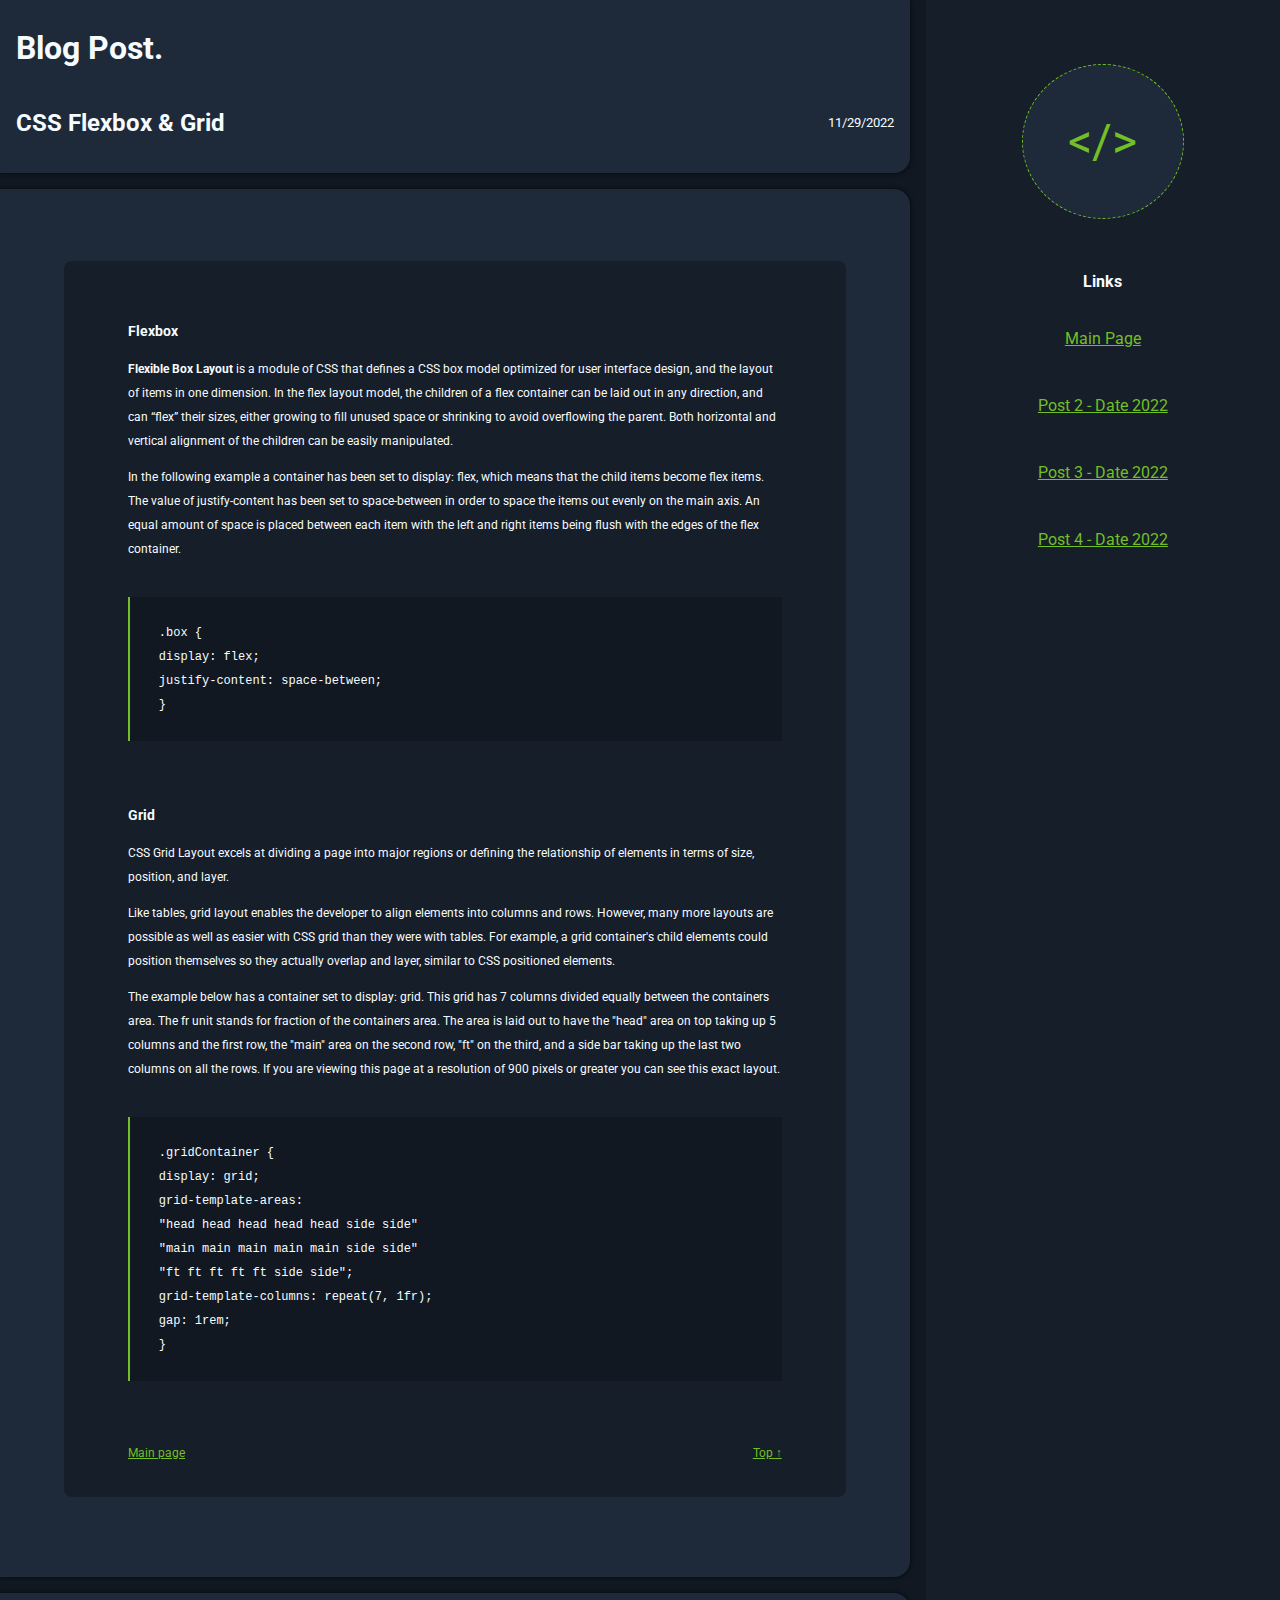
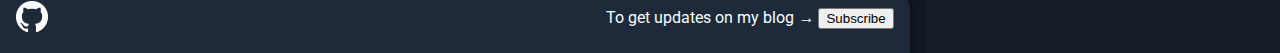
==== posts/flexboxGrid.html @ 0d8f84ce "Merge branch 'master' of https://github.com/ShawnO86/Blog" ====
<!DOCTYPE html>
<html lang="en">

<head>
    <meta charset="UTF-8">
    <meta http-equiv="X-UA-Compatible" content="IE=edge">
    <meta name="viewport" content="width=device-width, initial-scale=1.0">
    <link href="../styles/mainStyles.css" rel="stylesheet">
    <link rel="preconnect" href="https://fonts.googleapis.com">
    <link rel="preconnect" href="https://fonts.gstatic.com" crossorigin>
    <title>Blog: CSS Flexbox & Grid</title>
</head>

<body>

    <body>
        <main class="mainLayoutContainer" id="top">

            <header class="header">
                <h1>Blog Post.</h1>
                <div class="blogHead">
                    <h2>CSS Flexbox & Grid</h2>
                    <sub>11/29/2022</sub>
                </div>
            </header>

            <section class="mainContent">
                <div class="blogViewBox">
                    <div class="boxContent">
                        <div class="boxDesc">
                            <h3>Flexbox</h3>
                            <p><strong>Flexible Box Layout</strong> is a module of CSS that defines a CSS box model
                                optimized for user interface design, and the layout of items in one dimension. In the
                                flex layout model, the children of a flex container can be laid out in any direction,
                                and can “flex” their sizes, either growing to fill unused space or shrinking to avoid
                                overflowing the parent. Both horizontal and vertical alignment of the children can be
                                easily manipulated.</p>

                            <p>In the following example a container has been set to display: flex, which means that the
                                child items become flex items. The value of justify-content has been set to
                                space-between in order to space the items out evenly on the main axis. An equal amount
                                of space is placed between each item with the left and right items being flush with the
                                edges of the flex container.</p>
                            <pre>
                                <code>
    .box {
    display: flex;
    justify-content: space-between;
    }
                                </code>
                            </pre>
                            <h3>Grid</h3>
                            <p>CSS Grid Layout excels at dividing a page into major regions or defining the relationship
                                of elements in terms of size, position, and layer.</p>
                            <p>Like tables, grid layout enables the developer to align elements into columns and rows.
                                However, many more layouts are possible as well as easier with CSS grid than they were
                                with tables. For example, a grid container's child elements could position themselves so
                                they actually overlap and layer, similar to CSS positioned elements.</p>
                            <p>The example below has a container set to display: grid. This grid has 7 columns divided
                                equally between the containers area. The fr unit stands for fraction of the containers
                                area. The area is laid out to have the "head" area on top taking up 5 columns and the
                                first row, the "main" area on the second row, "ft" on the third, and a side bar taking
                                up the last two columns on all the rows. If you are viewing this page at a resolution of
                                900 pixels or greater you can see this exact layout.</p>
                            <pre>
                                <code>
    .gridContainer {
    display: grid;
    grid-template-areas:
    "head head head head head side side"
    "main main main main main side side"
    "ft ft ft ft ft side side";
    grid-template-columns: repeat(7, 1fr);
    gap: 1rem;
    }
                                </code>
                            </pre>
                            <div class="boxNav">
                                <a href="../index.html">Main page</a>
                                <a href="#top">Top &uarr;</a>
                            </div>
                        </div>
                    </div>

                </div>

            </section>

            <section class="sideBar">
                <div class="circle"></div>
                <h4>Links</h4>
                <div class="timeContainer">
                    <p><a href="../index.html">Main Page</a></p>
                    <p><a href="">Post 2 - Date 2022</a></p>
                    <p><a href="">Post 3 - Date 2022</a></p>
                    <p><a href="">Post 4 - Date 2022</a></p>
                </div>
            </section>

            <footer class="footer">
                <div class="iconHolder"><img src="../images/GitHub-Mark-Light-32px.png"></div>
                <div class="subMsg">To get updates on my blog &rarr; <button id="subButton">Subscribe</button>
                </div>
            </footer>

        </main>

    </body>

</html>
---- styles/mainStyles.css ----
@import url(https://fonts.googleapis.com/css2?family=Roboto:wght@300;400;700;900&display=swap);
@import "./layout.css";
@import "./postsStyle/postStyle.css";

/* Defining colors to use as variables */
:root {
    --main-color: #1E2A3A;
    --second-color: #161E29;
    --third-color: #73BF27;
    --font-color: #F6FCFF;
    --main-background: #111822;
}

body {
    margin: 0;
    padding: 0;
    font-family: "Roboto", sans-serif;
    background-color: var(--main-background);
}

a {
    color: var(--third-color);
}

a:hover {
    color: var(--font-color);
}

/* Media queries for responsiveness */
@media screen and (max-width: 1450px) {
    .header {
        border-radius: 0 0 1rem 0;
    }

    .mainContent {
        border-radius: 0 1rem 1rem 0;
    }

    .footer {
        border-radius: 0 1rem 0 0;
    }
}

@media screen and (max-width: 900px) {
    .mainLayoutContainer {
        grid-template-areas:
            "head head head head head head head"
            "side side side side side side side"
            "main main main main main main main"
            "ft ft ft ft ft ft ft";
        gap: 0.5rem;
        grid-template-columns: 1fr;
    }

    .header,
    .mainContent,
    .footer {
        border-radius: 0;
    }

    .sideBar {
        text-align: left;
    }

    .aboutContainer {
        display: flex;
        gap: 1rem;
    }

    .timeContainer {
        flex-direction: row;
        flex-wrap: wrap;
        column-gap: 1rem;
    }

    .circle {
        width: 2rem;
        height: 2rem;
        padding: 0.5rem;
        margin: 3rem 1rem;
        font-size: 1.5rem;
    }

    .previewContainer {
        grid-template-columns: repeat(auto-fill, minmax(18rem, 1fr));
        padding: 2rem 1rem 0 1rem;
    }
}

@media screen and (max-width: 475px) {
    .aboutContainer {
        gap: 0;
    }

    .circle {
        width: 0;
        height: 0;
        padding: 0;
        margin: 0;
        border: none;
    }

    .circle::after {
        content: "";
    }

    .previewContainer {
        grid-template-columns: repeat(auto-fill, minmax(15rem, 1fr));
        gap: 0.5rem;
        padding: 1rem 0.5rem;
    }

    .blogViewBox {
        padding: 2rem;
        margin: 0;
    }
}
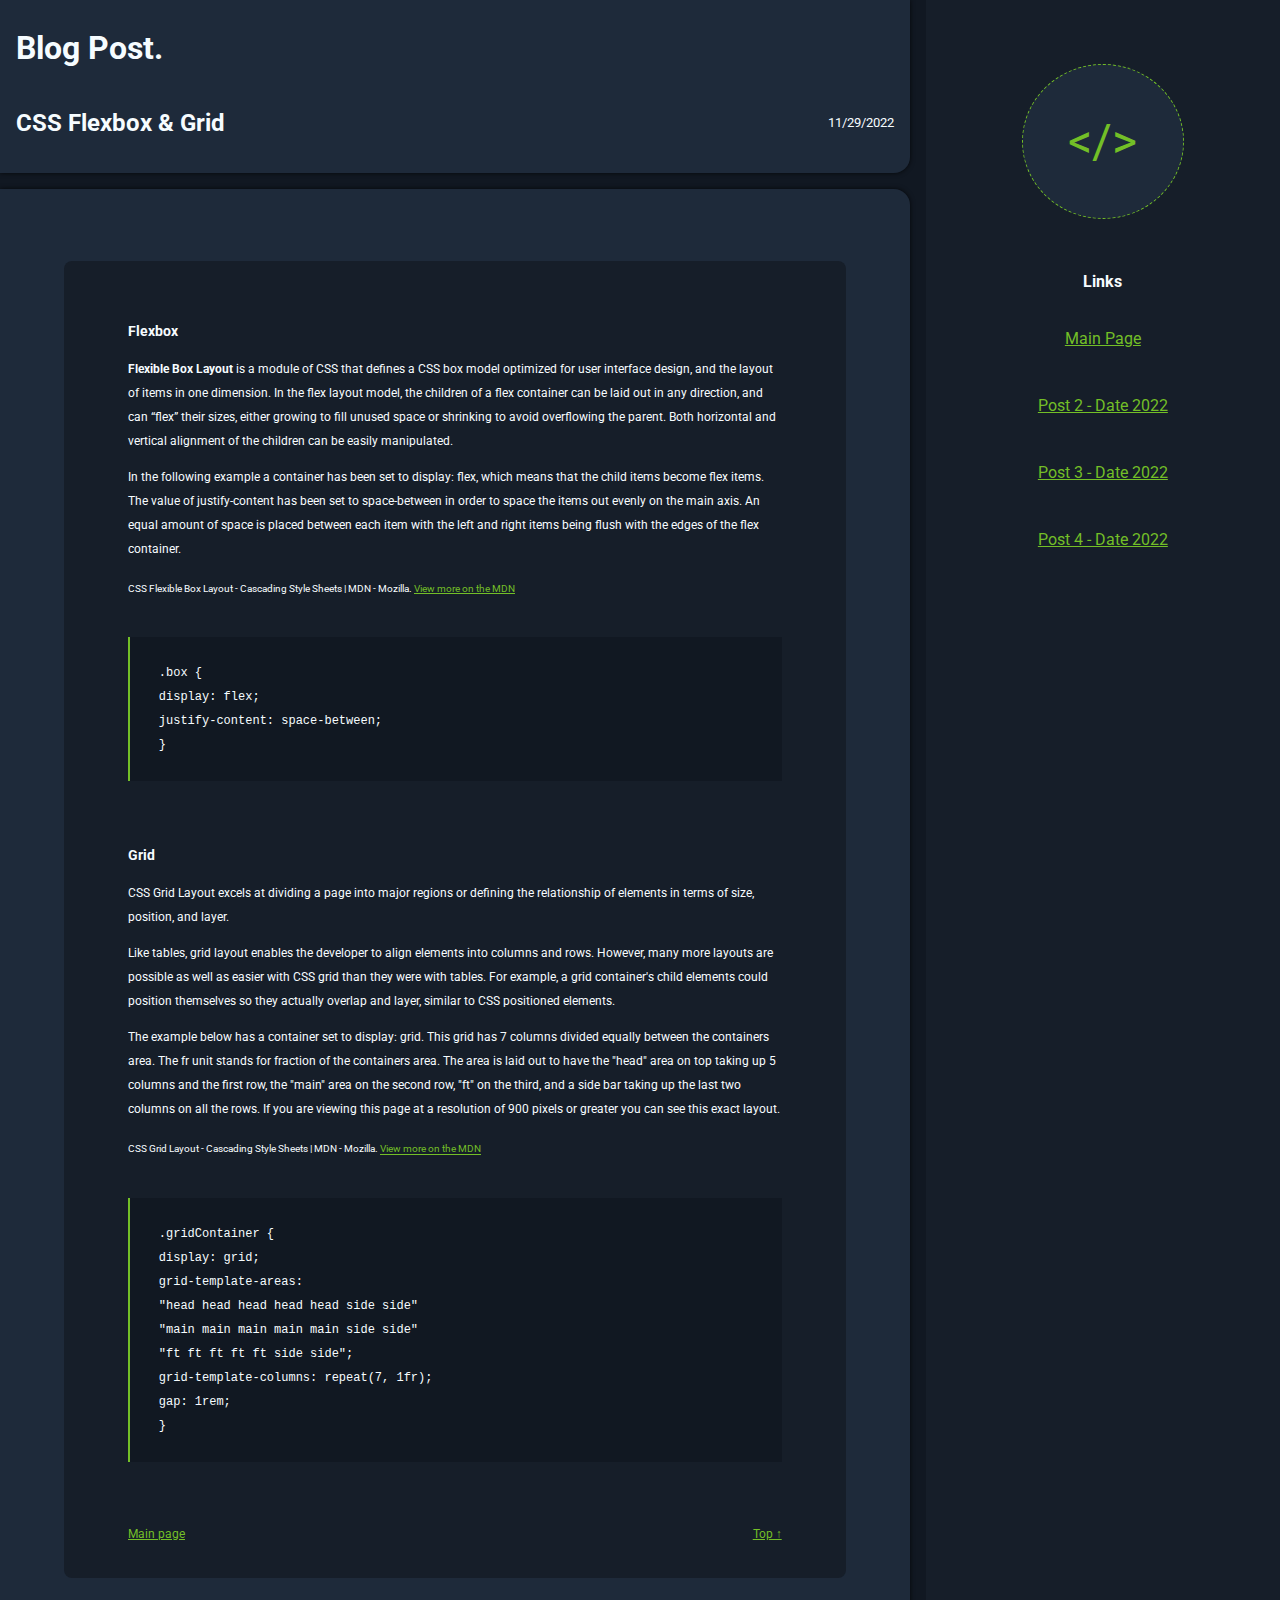
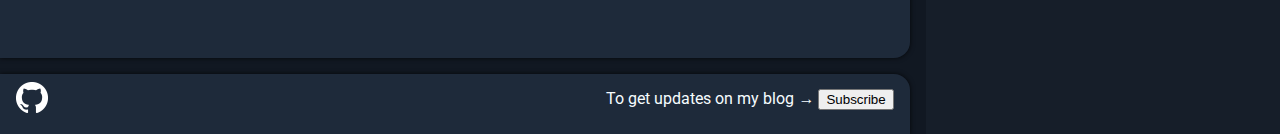
==== commit aedefd5c: "Attribution to MDN" ====
--- a/posts/flexboxGrid.html
+++ b/posts/flexboxGrid.html
@@ -36,11 +36,15 @@
                                 overflowing the parent. Both horizontal and vertical alignment of the children can be
                                 easily manipulated.</p>
 
+
                             <p>In the following example a container has been set to display: flex, which means that the
                                 child items become flex items. The value of justify-content has been set to
                                 space-between in order to space the items out evenly on the main axis. An equal amount
                                 of space is placed between each item with the left and right items being flush with the
                                 edges of the flex container.</p>
+                            <sub>CSS Flexible Box Layout - Cascading Style Sheets | MDN - Mozilla. <a
+                                    href="https://developer.mozilla.org/en-US/docs/Web/CSS/CSS_Flexible_Box_Layout">View
+                                    more on the MDN</a></a></sub>
                             <pre>
                                 <code>
     .box {
@@ -62,6 +66,9 @@
                                 first row, the "main" area on the second row, "ft" on the third, and a side bar taking
                                 up the last two columns on all the rows. If you are viewing this page at a resolution of
                                 900 pixels or greater you can see this exact layout.</p>
+                            <sub>CSS Grid Layout - Cascading Style Sheets | MDN - Mozilla. <a
+                                    href="https://developer.mozilla.org/en-US/docs/Web/CSS/CSS_Grid_Layout">View more on
+                                    the MDN</a></sub>
                             <pre>
                                 <code>
     .gridContainer {
@@ -107,4 +114,4 @@
 
     </body>
 
-</html>
+</html>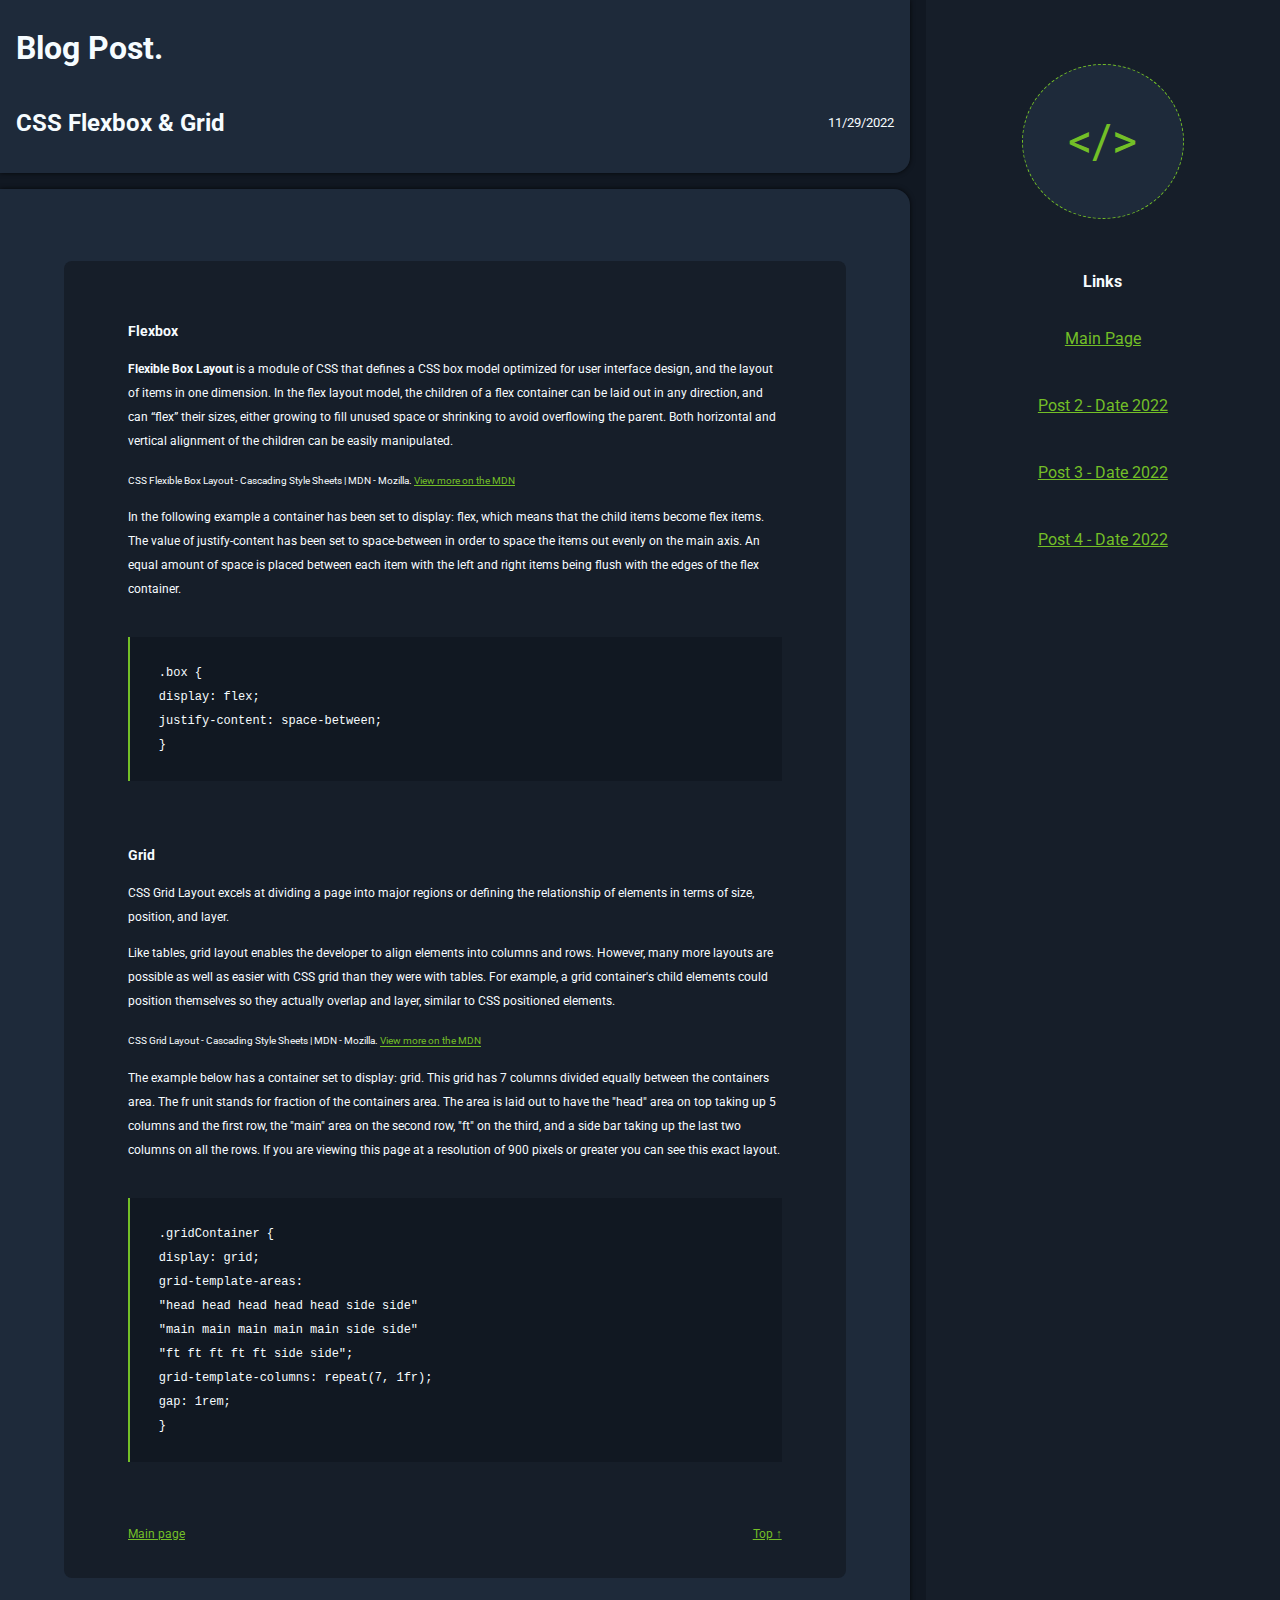
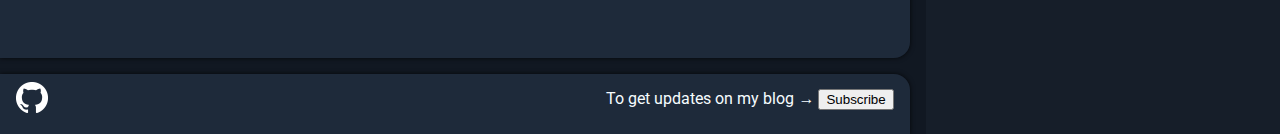
==== commit 2ecfeae2: "." ====
--- a/posts/flexboxGrid.html
+++ b/posts/flexboxGrid.html
@@ -35,16 +35,14 @@
                                 and can “flex” their sizes, either growing to fill unused space or shrinking to avoid
                                 overflowing the parent. Both horizontal and vertical alignment of the children can be
                                 easily manipulated.</p>
-
-
+                            <sub>CSS Flexible Box Layout - Cascading Style Sheets | MDN - Mozilla. <a
+                                    href="https://developer.mozilla.org/en-US/docs/Web/CSS/CSS_Flexible_Box_Layout">View
+                                    more on the MDN</a></a></sub>
                             <p>In the following example a container has been set to display: flex, which means that the
                                 child items become flex items. The value of justify-content has been set to
                                 space-between in order to space the items out evenly on the main axis. An equal amount
                                 of space is placed between each item with the left and right items being flush with the
                                 edges of the flex container.</p>
-                            <sub>CSS Flexible Box Layout - Cascading Style Sheets | MDN - Mozilla. <a
-                                    href="https://developer.mozilla.org/en-US/docs/Web/CSS/CSS_Flexible_Box_Layout">View
-                                    more on the MDN</a></a></sub>
                             <pre>
                                 <code>
     .box {
@@ -60,15 +58,15 @@
                                 However, many more layouts are possible as well as easier with CSS grid than they were
                                 with tables. For example, a grid container's child elements could position themselves so
                                 they actually overlap and layer, similar to CSS positioned elements.</p>
+                            <sub>CSS Grid Layout - Cascading Style Sheets | MDN - Mozilla. <a
+                                    href="https://developer.mozilla.org/en-US/docs/Web/CSS/CSS_Grid_Layout">View more on
+                                    the MDN</a></sub>
                             <p>The example below has a container set to display: grid. This grid has 7 columns divided
                                 equally between the containers area. The fr unit stands for fraction of the containers
                                 area. The area is laid out to have the "head" area on top taking up 5 columns and the
                                 first row, the "main" area on the second row, "ft" on the third, and a side bar taking
                                 up the last two columns on all the rows. If you are viewing this page at a resolution of
                                 900 pixels or greater you can see this exact layout.</p>
-                            <sub>CSS Grid Layout - Cascading Style Sheets | MDN - Mozilla. <a
-                                    href="https://developer.mozilla.org/en-US/docs/Web/CSS/CSS_Grid_Layout">View more on
-                                    the MDN</a></sub>
                             <pre>
                                 <code>
     .gridContainer {
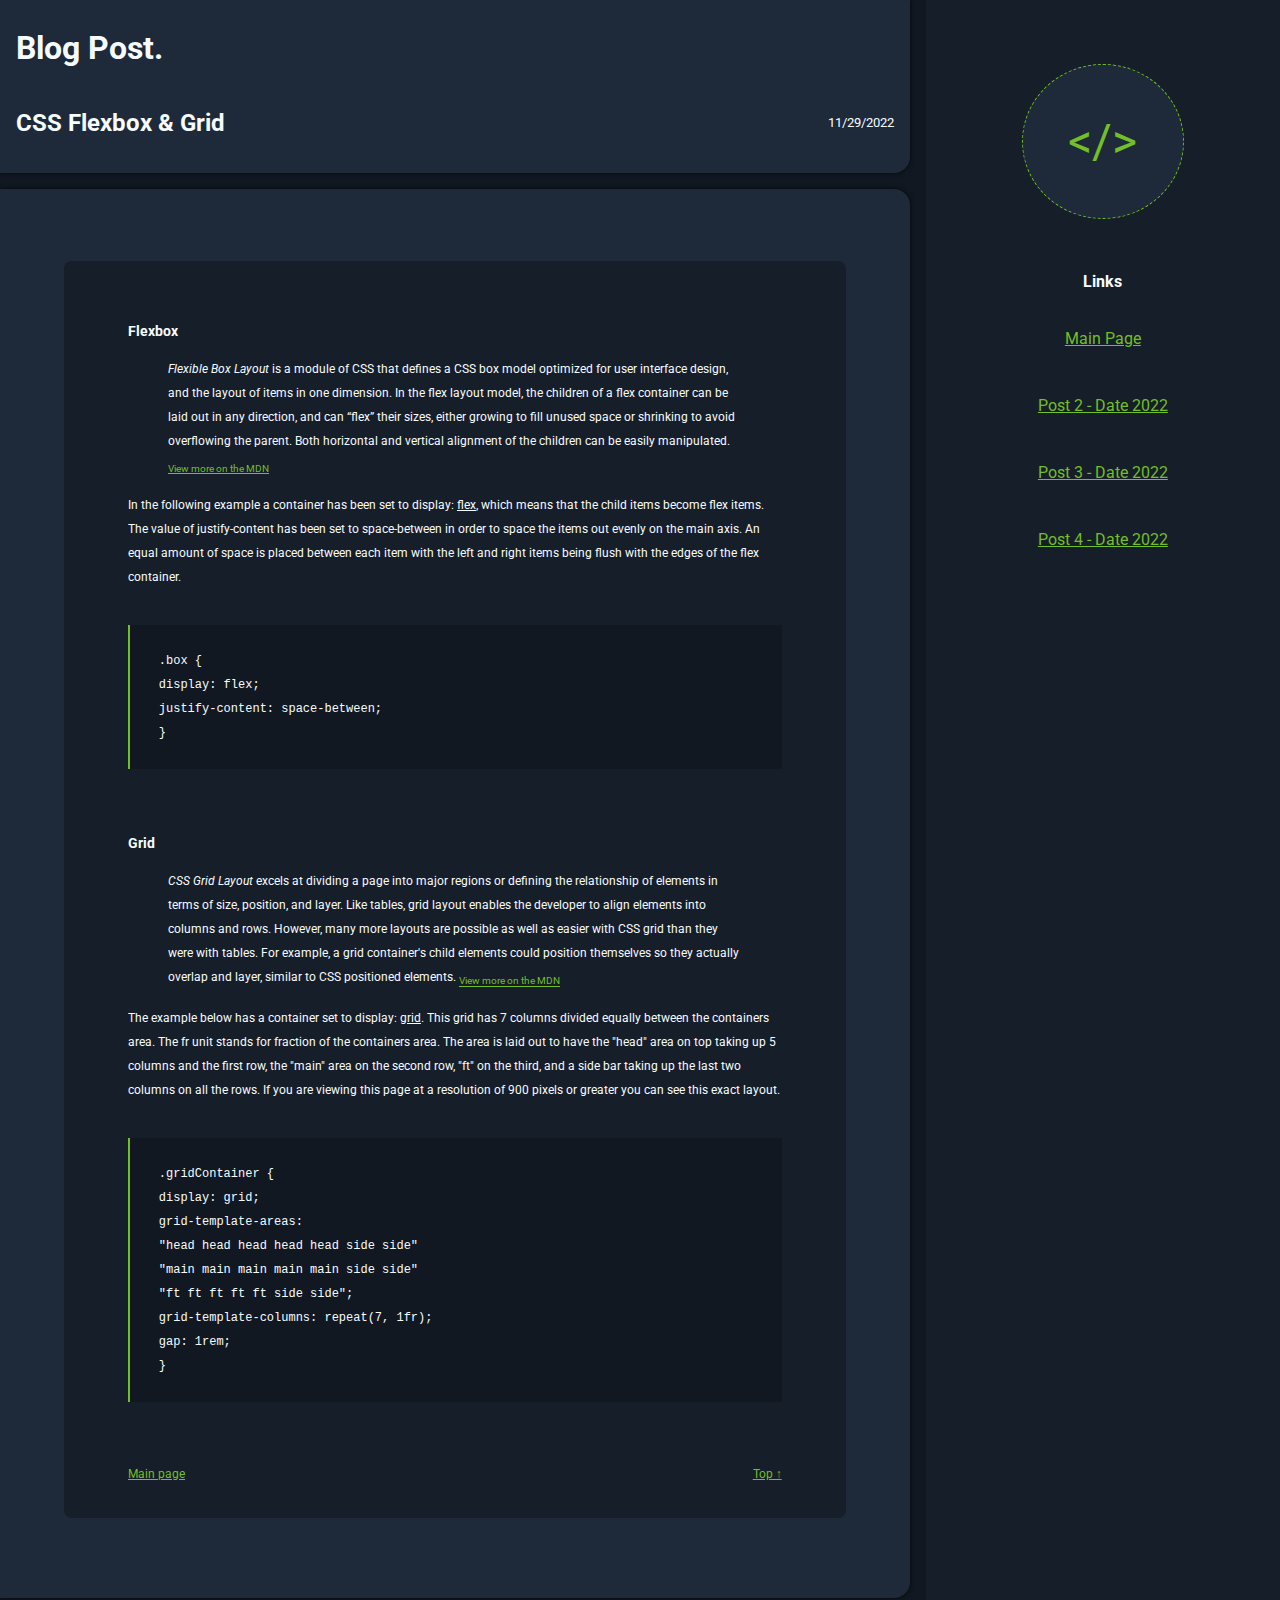
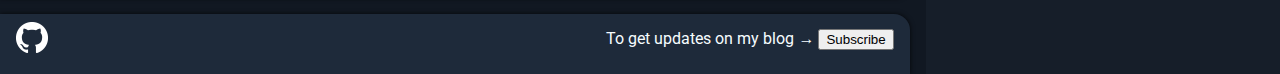
==== commit d4680611: "Added blockquote, em, and u tags to blog paragraph" ====
--- a/posts/flexboxGrid.html
+++ b/posts/flexboxGrid.html
@@ -29,16 +29,19 @@
                     <div class="boxContent">
                         <div class="boxDesc">
                             <h3>Flexbox</h3>
-                            <p><strong>Flexible Box Layout</strong> is a module of CSS that defines a CSS box model
+                            <blockquote cite="https://developer.mozilla.org/en-US/docs/Web/CSS/CSS_Flexible_Box_Layout">
+                                <em>Flexible Box Layout</em> is a module of CSS that defines a CSS box model
                                 optimized for user interface design, and the layout of items in one dimension. In the
                                 flex layout model, the children of a flex container can be laid out in any direction,
                                 and can “flex” their sizes, either growing to fill unused space or shrinking to avoid
                                 overflowing the parent. Both horizontal and vertical alignment of the children can be
-                                easily manipulated.</p>
-                            <sub>CSS Flexible Box Layout - Cascading Style Sheets | MDN - Mozilla. <a
-                                    href="https://developer.mozilla.org/en-US/docs/Web/CSS/CSS_Flexible_Box_Layout">View
-                                    more on the MDN</a></a></sub>
-                            <p>In the following example a container has been set to display: flex, which means that the
+                                easily manipulated. <sub><a
+                                        href="https://developer.mozilla.org/en-US/docs/Web/CSS/CSS_Flexible_Box_Layout"
+                                        target="_blank">View
+                                        more on the MDN</a></a></sub>
+                            </blockquote>
+
+                            <p>In the following example a container has been set to display: <u>flex</u>, which means that the
                                 child items become flex items. The value of justify-content has been set to
                                 space-between in order to space the items out evenly on the main axis. An equal amount
                                 of space is placed between each item with the left and right items being flush with the
@@ -52,16 +55,18 @@
                                 </code>
                             </pre>
                             <h3>Grid</h3>
-                            <p>CSS Grid Layout excels at dividing a page into major regions or defining the relationship
-                                of elements in terms of size, position, and layer.</p>
-                            <p>Like tables, grid layout enables the developer to align elements into columns and rows.
+                            <blockquote cite="https://developer.mozilla.org/en-US/docs/Web/CSS/CSS_Grid_Layout"><em>CSS
+                                    Grid Layout</em> excels at dividing a page into major regions or defining the
+                                relationship of elements in terms of size, position, and layer.
+                                Like tables, grid layout enables the developer to align elements into columns and rows.
                                 However, many more layouts are possible as well as easier with CSS grid than they were
                                 with tables. For example, a grid container's child elements could position themselves so
-                                they actually overlap and layer, similar to CSS positioned elements.</p>
-                            <sub>CSS Grid Layout - Cascading Style Sheets | MDN - Mozilla. <a
-                                    href="https://developer.mozilla.org/en-US/docs/Web/CSS/CSS_Grid_Layout">View more on
-                                    the MDN</a></sub>
-                            <p>The example below has a container set to display: grid. This grid has 7 columns divided
+                                they actually overlap and layer, similar to CSS positioned elements. <sub><a
+                                        href="https://developer.mozilla.org/en-US/docs/Web/CSS/CSS_Grid_Layout"
+                                        target="_blank">View more on
+                                        the MDN</a></sub></blockquote>
+
+                            <p>The example below has a container set to display: <u>grid</u>. This grid has 7 columns divided
                                 equally between the containers area. The fr unit stands for fraction of the containers
                                 area. The area is laid out to have the "head" area on top taking up 5 columns and the
                                 first row, the "main" area on the second row, "ft" on the third, and a side bar taking
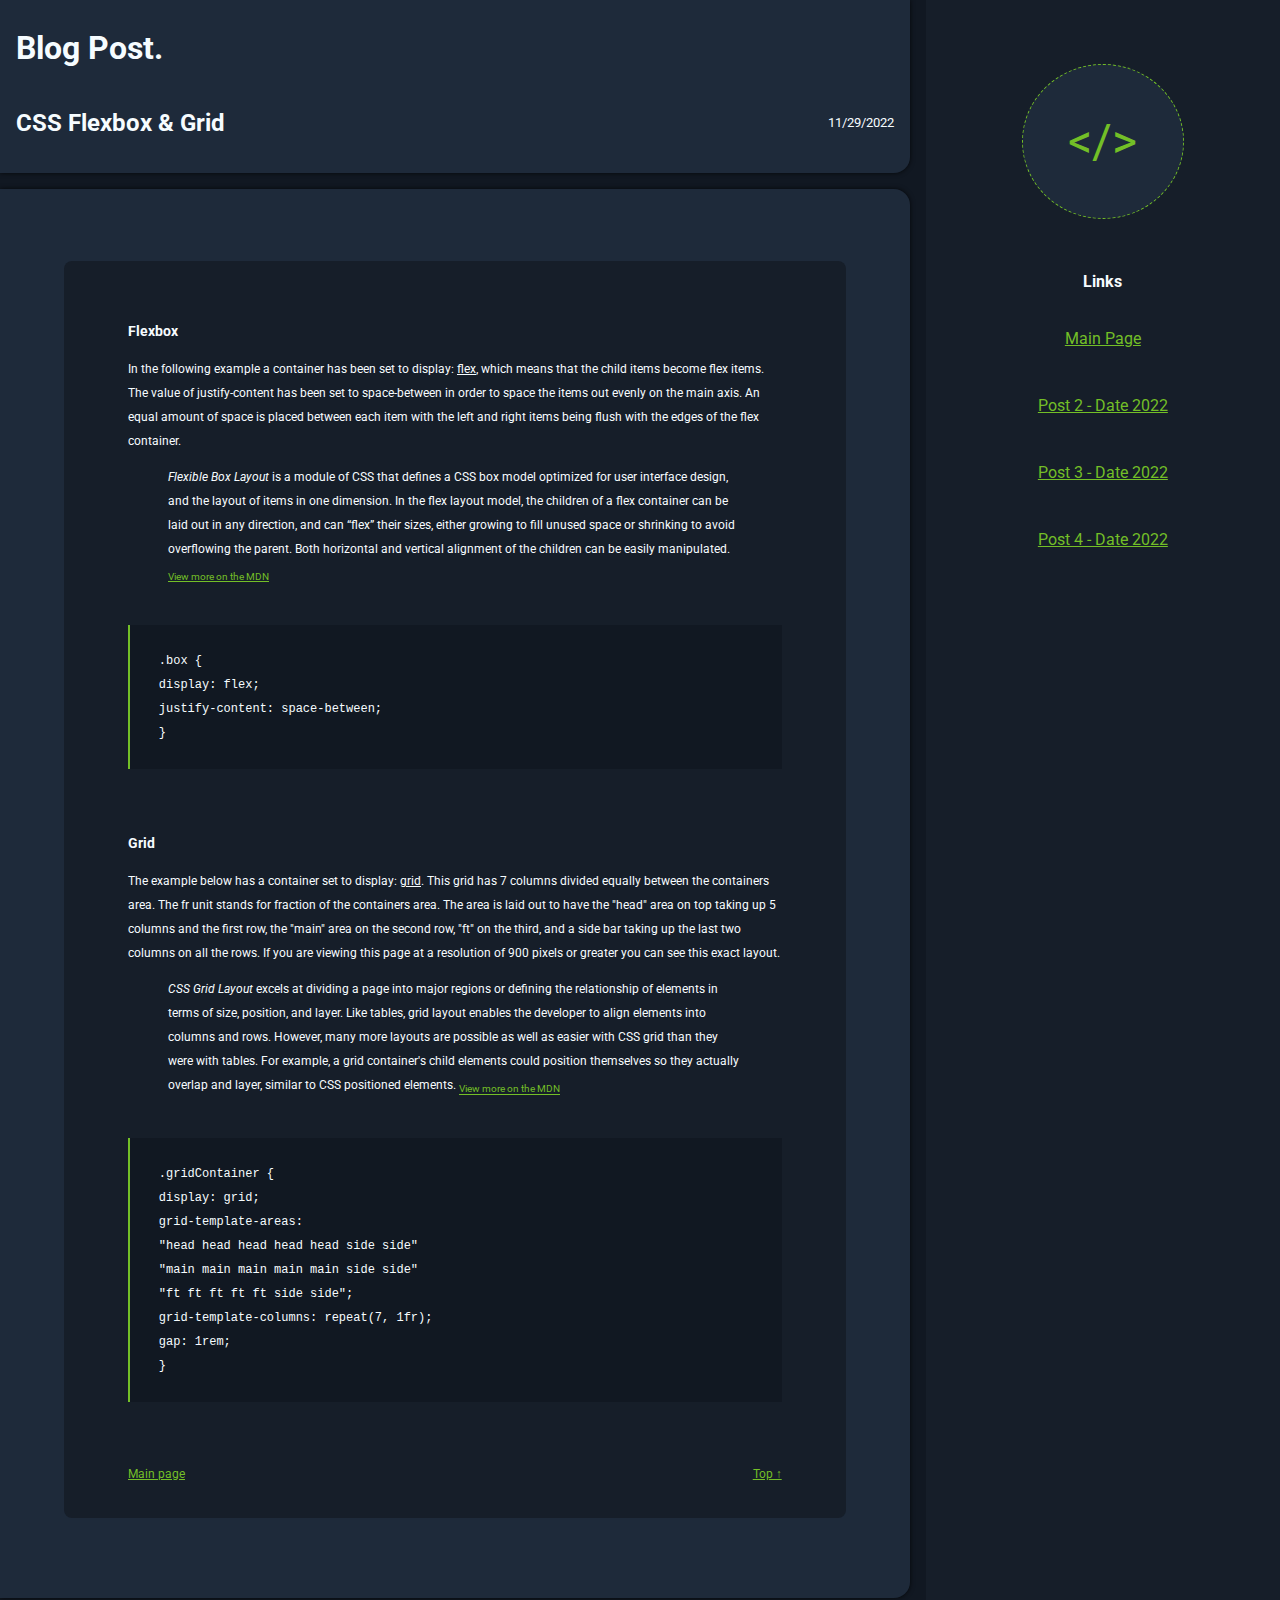
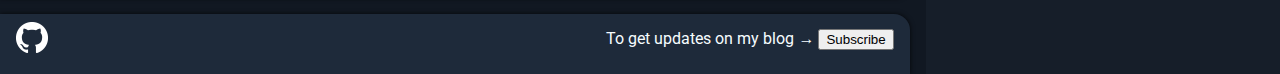
==== commit 754e54e6: "blockquote" ====
--- a/posts/flexboxGrid.html
+++ b/posts/flexboxGrid.html
@@ -29,23 +29,23 @@
                     <div class="boxContent">
                         <div class="boxDesc">
                             <h3>Flexbox</h3>
-                            <blockquote cite="https://developer.mozilla.org/en-US/docs/Web/CSS/CSS_Flexible_Box_Layout">
-                                <em>Flexible Box Layout</em> is a module of CSS that defines a CSS box model
-                                optimized for user interface design, and the layout of items in one dimension. In the
-                                flex layout model, the children of a flex container can be laid out in any direction,
-                                and can “flex” their sizes, either growing to fill unused space or shrinking to avoid
-                                overflowing the parent. Both horizontal and vertical alignment of the children can be
-                                easily manipulated. <sub><a
-                                        href="https://developer.mozilla.org/en-US/docs/Web/CSS/CSS_Flexible_Box_Layout"
-                                        target="_blank">View
-                                        more on the MDN</a></a></sub>
-                            </blockquote>
-
                             <p>In the following example a container has been set to display: <u>flex</u>, which means that the
                                 child items become flex items. The value of justify-content has been set to
                                 space-between in order to space the items out evenly on the main axis. An equal amount
                                 of space is placed between each item with the left and right items being flush with the
                                 edges of the flex container.</p>
+
+                                <blockquote cite="https://developer.mozilla.org/en-US/docs/Web/CSS/CSS_Flexible_Box_Layout">
+                                    <em>Flexible Box Layout</em> is a module of CSS that defines a CSS box model
+                                    optimized for user interface design, and the layout of items in one dimension. In the
+                                    flex layout model, the children of a flex container can be laid out in any direction,
+                                    and can “flex” their sizes, either growing to fill unused space or shrinking to avoid
+                                    overflowing the parent. Both horizontal and vertical alignment of the children can be
+                                    easily manipulated. <sub><a
+                                            href="https://developer.mozilla.org/en-US/docs/Web/CSS/CSS_Flexible_Box_Layout"
+                                            target="_blank">View
+                                            more on the MDN</a></a></sub>
+                                </blockquote>
                             <pre>
                                 <code>
     .box {
@@ -55,7 +55,14 @@
                                 </code>
                             </pre>
                             <h3>Grid</h3>
-                            <blockquote cite="https://developer.mozilla.org/en-US/docs/Web/CSS/CSS_Grid_Layout"><em>CSS
+                            <p>The example below has a container set to display: <u>grid</u>. This grid has 7 columns divided
+                                equally between the containers area. The fr unit stands for fraction of the containers
+                                area. The area is laid out to have the "head" area on top taking up 5 columns and the
+                                first row, the "main" area on the second row, "ft" on the third, and a side bar taking
+                                up the last two columns on all the rows. If you are viewing this page at a resolution of
+                                900 pixels or greater you can see this exact layout.</p>
+
+                                <blockquote cite="https://developer.mozilla.org/en-US/docs/Web/CSS/CSS_Grid_Layout"><em>CSS
                                     Grid Layout</em> excels at dividing a page into major regions or defining the
                                 relationship of elements in terms of size, position, and layer.
                                 Like tables, grid layout enables the developer to align elements into columns and rows.
@@ -65,13 +72,6 @@
                                         href="https://developer.mozilla.org/en-US/docs/Web/CSS/CSS_Grid_Layout"
                                         target="_blank">View more on
                                         the MDN</a></sub></blockquote>
-
-                            <p>The example below has a container set to display: <u>grid</u>. This grid has 7 columns divided
-                                equally between the containers area. The fr unit stands for fraction of the containers
-                                area. The area is laid out to have the "head" area on top taking up 5 columns and the
-                                first row, the "main" area on the second row, "ft" on the third, and a side bar taking
-                                up the last two columns on all the rows. If you are viewing this page at a resolution of
-                                900 pixels or greater you can see this exact layout.</p>
                             <pre>
                                 <code>
     .gridContainer {
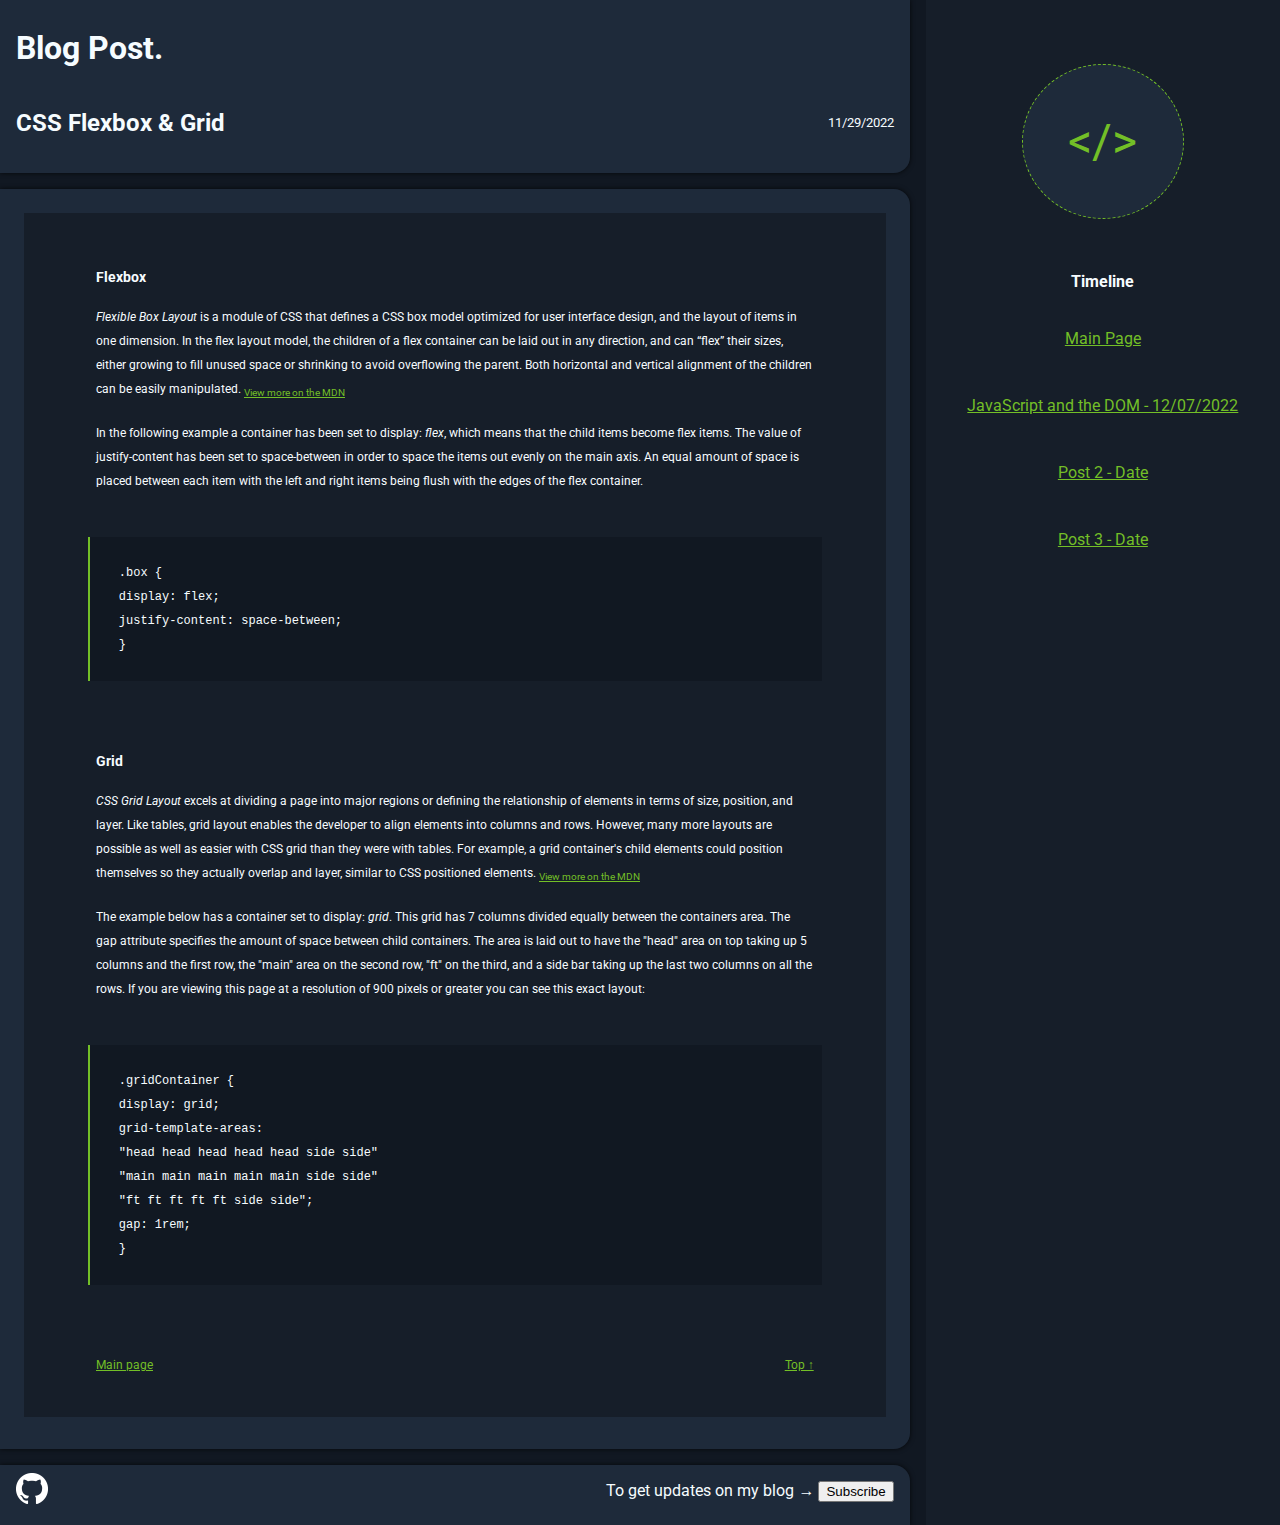
==== commit 8ae4f63d: "add new post page" ====
--- a/posts/flexboxGrid.html
+++ b/posts/flexboxGrid.html
@@ -29,23 +29,25 @@
                     <div class="boxContent">
                         <div class="boxDesc">
                             <h3>Flexbox</h3>
-                            <p>In the following example a container has been set to display: <u>flex</u>, which means that the
+
+                            <blockquote cite="https://developer.mozilla.org/en-US/docs/Web/CSS/CSS_Flexible_Box_Layout">
+                                <em>Flexible Box Layout</em> is a module of CSS that defines a CSS box model
+                                optimized for user interface design, and the layout of items in one dimension. In the
+                                flex layout model, the children of a flex container can be laid out in any direction,
+                                and can “flex” their sizes, either growing to fill unused space or shrinking to avoid
+                                overflowing the parent. Both horizontal and vertical alignment of the children can be
+                                easily manipulated. <sub><a
+                                        href="https://developer.mozilla.org/en-US/docs/Web/CSS/CSS_Flexible_Box_Layout"
+                                        target="_blank">View
+                                        more on the MDN</a></a></sub>
+                            </blockquote>
+
+                            <p>In the following example a container has been set to display: <em>flex</em>, which means
+                                that the
                                 child items become flex items. The value of justify-content has been set to
                                 space-between in order to space the items out evenly on the main axis. An equal amount
                                 of space is placed between each item with the left and right items being flush with the
                                 edges of the flex container.</p>
-
-                                <blockquote cite="https://developer.mozilla.org/en-US/docs/Web/CSS/CSS_Flexible_Box_Layout">
-                                    <em>Flexible Box Layout</em> is a module of CSS that defines a CSS box model
-                                    optimized for user interface design, and the layout of items in one dimension. In the
-                                    flex layout model, the children of a flex container can be laid out in any direction,
-                                    and can “flex” their sizes, either growing to fill unused space or shrinking to avoid
-                                    overflowing the parent. Both horizontal and vertical alignment of the children can be
-                                    easily manipulated. <sub><a
-                                            href="https://developer.mozilla.org/en-US/docs/Web/CSS/CSS_Flexible_Box_Layout"
-                                            target="_blank">View
-                                            more on the MDN</a></a></sub>
-                                </blockquote>
                             <pre>
                                 <code>
     .box {
@@ -55,14 +57,8 @@
                                 </code>
                             </pre>
                             <h3>Grid</h3>
-                            <p>The example below has a container set to display: <u>grid</u>. This grid has 7 columns divided
-                                equally between the containers area. The fr unit stands for fraction of the containers
-                                area. The area is laid out to have the "head" area on top taking up 5 columns and the
-                                first row, the "main" area on the second row, "ft" on the third, and a side bar taking
-                                up the last two columns on all the rows. If you are viewing this page at a resolution of
-                                900 pixels or greater you can see this exact layout.</p>
 
-                                <blockquote cite="https://developer.mozilla.org/en-US/docs/Web/CSS/CSS_Grid_Layout"><em>CSS
+                            <blockquote cite="https://developer.mozilla.org/en-US/docs/Web/CSS/CSS_Grid_Layout"><em>CSS
                                     Grid Layout</em> excels at dividing a page into major regions or defining the
                                 relationship of elements in terms of size, position, and layer.
                                 Like tables, grid layout enables the developer to align elements into columns and rows.
@@ -72,6 +68,13 @@
                                         href="https://developer.mozilla.org/en-US/docs/Web/CSS/CSS_Grid_Layout"
                                         target="_blank">View more on
                                         the MDN</a></sub></blockquote>
+
+                            <p>The example below has a container set to display: <em>grid</em>. This grid has 7 columns
+                                divided
+                                equally between the containers area. The gap attribute specifies the amount of space between child containers. The area is laid out to have the "head" area on top taking up 5 columns and the
+                                first row, the "main" area on the second row, "ft" on the third, and a side bar taking
+                                up the last two columns on all the rows. If you are viewing this page at a resolution of
+                                900 pixels or greater you can see this exact layout:</p>
                             <pre>
                                 <code>
     .gridContainer {
@@ -80,7 +83,6 @@
     "head head head head head side side"
     "main main main main main side side"
     "ft ft ft ft ft side side";
-    grid-template-columns: repeat(7, 1fr);
     gap: 1rem;
     }
                                 </code>
@@ -98,12 +100,12 @@
 
             <section class="sideBar">
                 <div class="circle"></div>
-                <h4>Links</h4>
+                <h4>Timeline</h4>
                 <div class="timeContainer">
                     <p><a href="../index.html">Main Page</a></p>
-                    <p><a href="">Post 2 - Date 2022</a></p>
-                    <p><a href="">Post 3 - Date 2022</a></p>
-                    <p><a href="">Post 4 - Date 2022</a></p>
+                    <p><a href="./jsDom.html">JavaScript and the DOM - 12/07/2022</a></p>
+                    <p><a href="">Post 2 - Date</a></p>
+                    <p><a href="">Post 3 - Date</a></p>
                 </div>
             </section>
 
--- a/styles/mainStyles.css
+++ b/styles/mainStyles.css
@@ -87,7 +87,7 @@
     }
 }
 
-@media screen and (max-width: 475px) {
+@media screen and (max-width: 500px) {
     .aboutContainer {
         gap: 0;
     }
@@ -111,7 +111,12 @@
     }
 
     .blogViewBox {
-        padding: 2rem;
+        padding: 0;
+        margin: 0;
+    }
+
+    .blogViewBox p, .blogViewBox blockquote, .blogViewBox h3 {
+        padding: 0.5rem;
         margin: 0;
     }
 }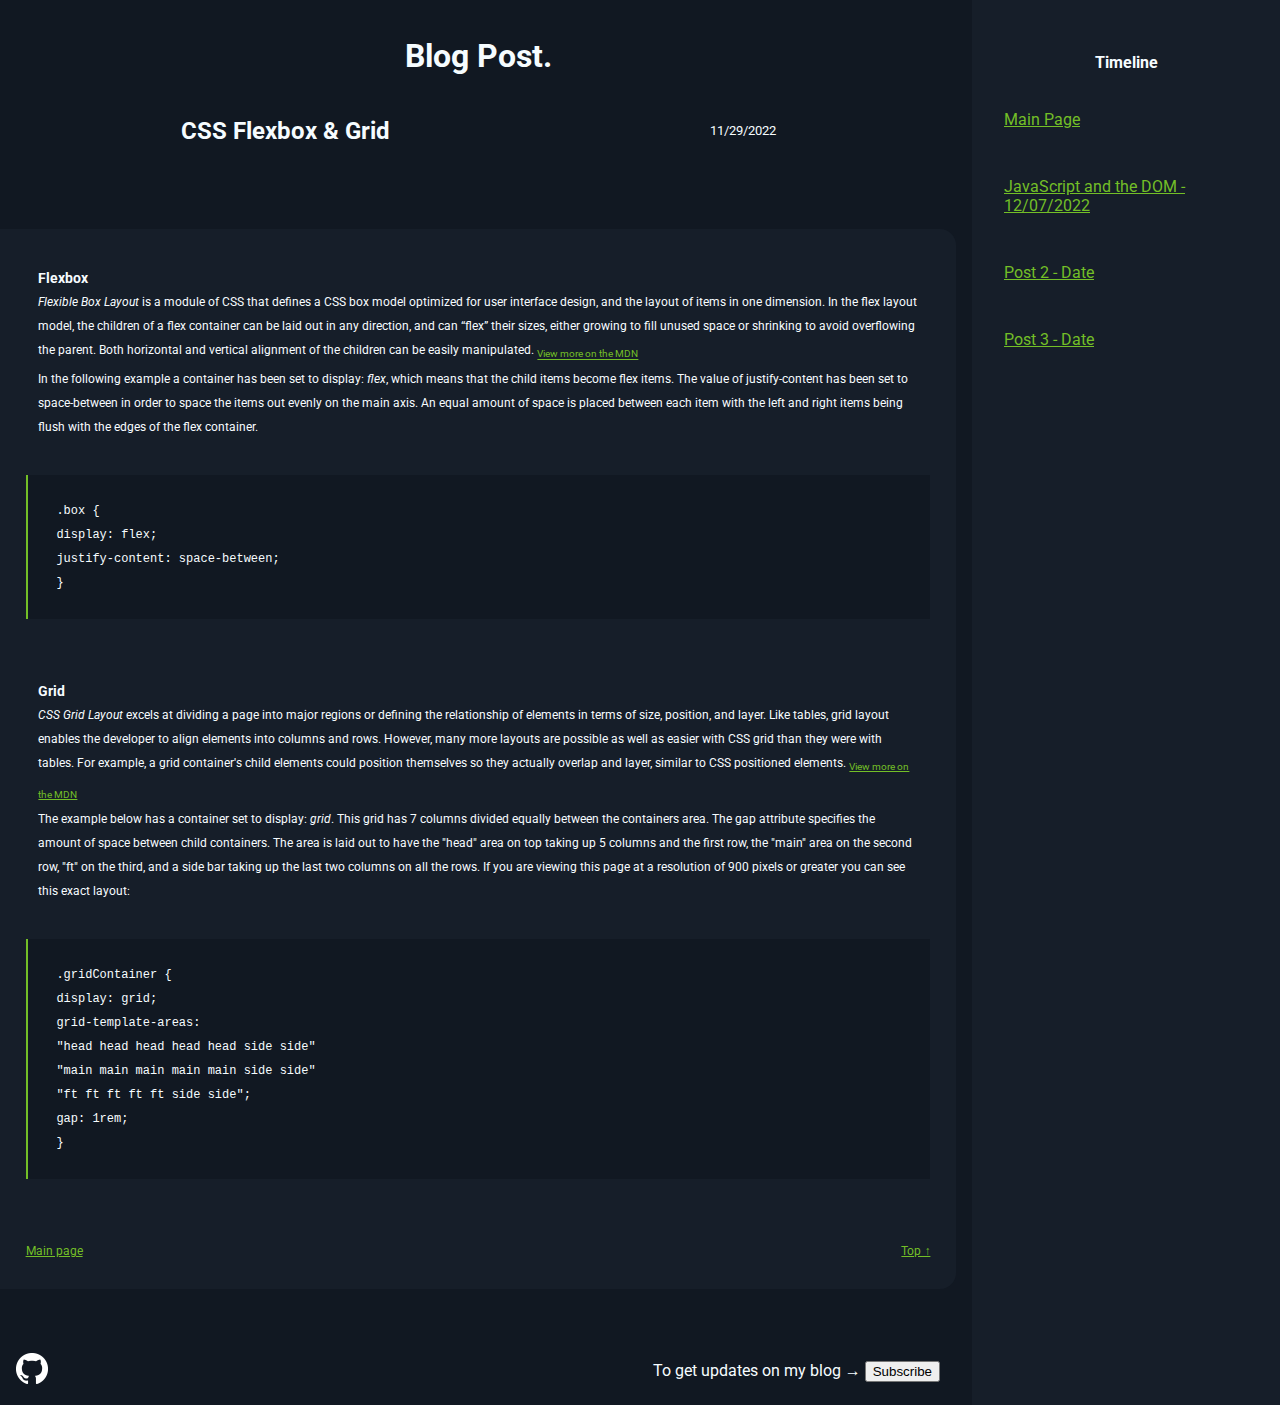
==== commit 113fd6fb: "Remove unused styles & cleanup" ====
--- a/posts/flexboxGrid.html
+++ b/posts/flexboxGrid.html
@@ -99,7 +99,6 @@
             </section>
 
             <section class="sideBar">
-                <div class="circle"></div>
                 <h4>Timeline</h4>
                 <div class="timeContainer">
                     <p><a href="../index.html">Main Page</a></p>
--- a/styles/mainStyles.css
+++ b/styles/mainStyles.css
@@ -27,20 +27,6 @@
 }
 
 /* Media queries for responsiveness */
-@media screen and (max-width: 1450px) {
-    .header {
-        border-radius: 0 0 1rem 0;
-    }
-
-    .mainContent {
-        border-radius: 0 1rem 1rem 0;
-    }
-
-    .footer {
-        border-radius: 0 1rem 0 0;
-    }
-}
-
 @media screen and (max-width: 900px) {
     .mainLayoutContainer {
         grid-template-areas:
@@ -52,14 +38,14 @@
         grid-template-columns: 1fr;
     }
 
-    .header,
-    .mainContent,
-    .footer {
-        border-radius: 0;
+    .mainHeader {
+        text-align: center;
+        margin-top: 3rem;
     }
 
     .sideBar {
         text-align: left;
+        margin-top: 2rem;
     }
 
     .aboutContainer {
@@ -70,21 +56,25 @@
     .timeContainer {
         flex-direction: row;
         flex-wrap: wrap;
-        column-gap: 1rem;
     }
 
     .circle {
         width: 2rem;
         height: 2rem;
         padding: 0.5rem;
-        margin: 3rem 1rem;
+        margin: 3rem auto;
         font-size: 1.5rem;
     }
 
     .previewContainer {
-        grid-template-columns: repeat(auto-fill, minmax(18rem, 1fr));
         padding: 2rem 1rem 0 1rem;
     }
+
+    .blogViewBox {
+        padding: 0.75rem;
+        margin: 0.75rem 0;
+        border-radius: 0;
+      }
 }
 
 @media screen and (max-width: 500px) {
@@ -107,15 +97,10 @@
     .previewContainer {
         grid-template-columns: repeat(auto-fill, minmax(15rem, 1fr));
         gap: 0.5rem;
-        padding: 1rem 0.5rem;
+        padding: 1rem 0.5rem 0 0.5rem;
     }
 
     .blogViewBox {
-        padding: 0;
-        margin: 0;
-    }
-
-    .blogViewBox p, .blogViewBox blockquote, .blogViewBox h3 {
         padding: 0.5rem;
         margin: 0;
     }
